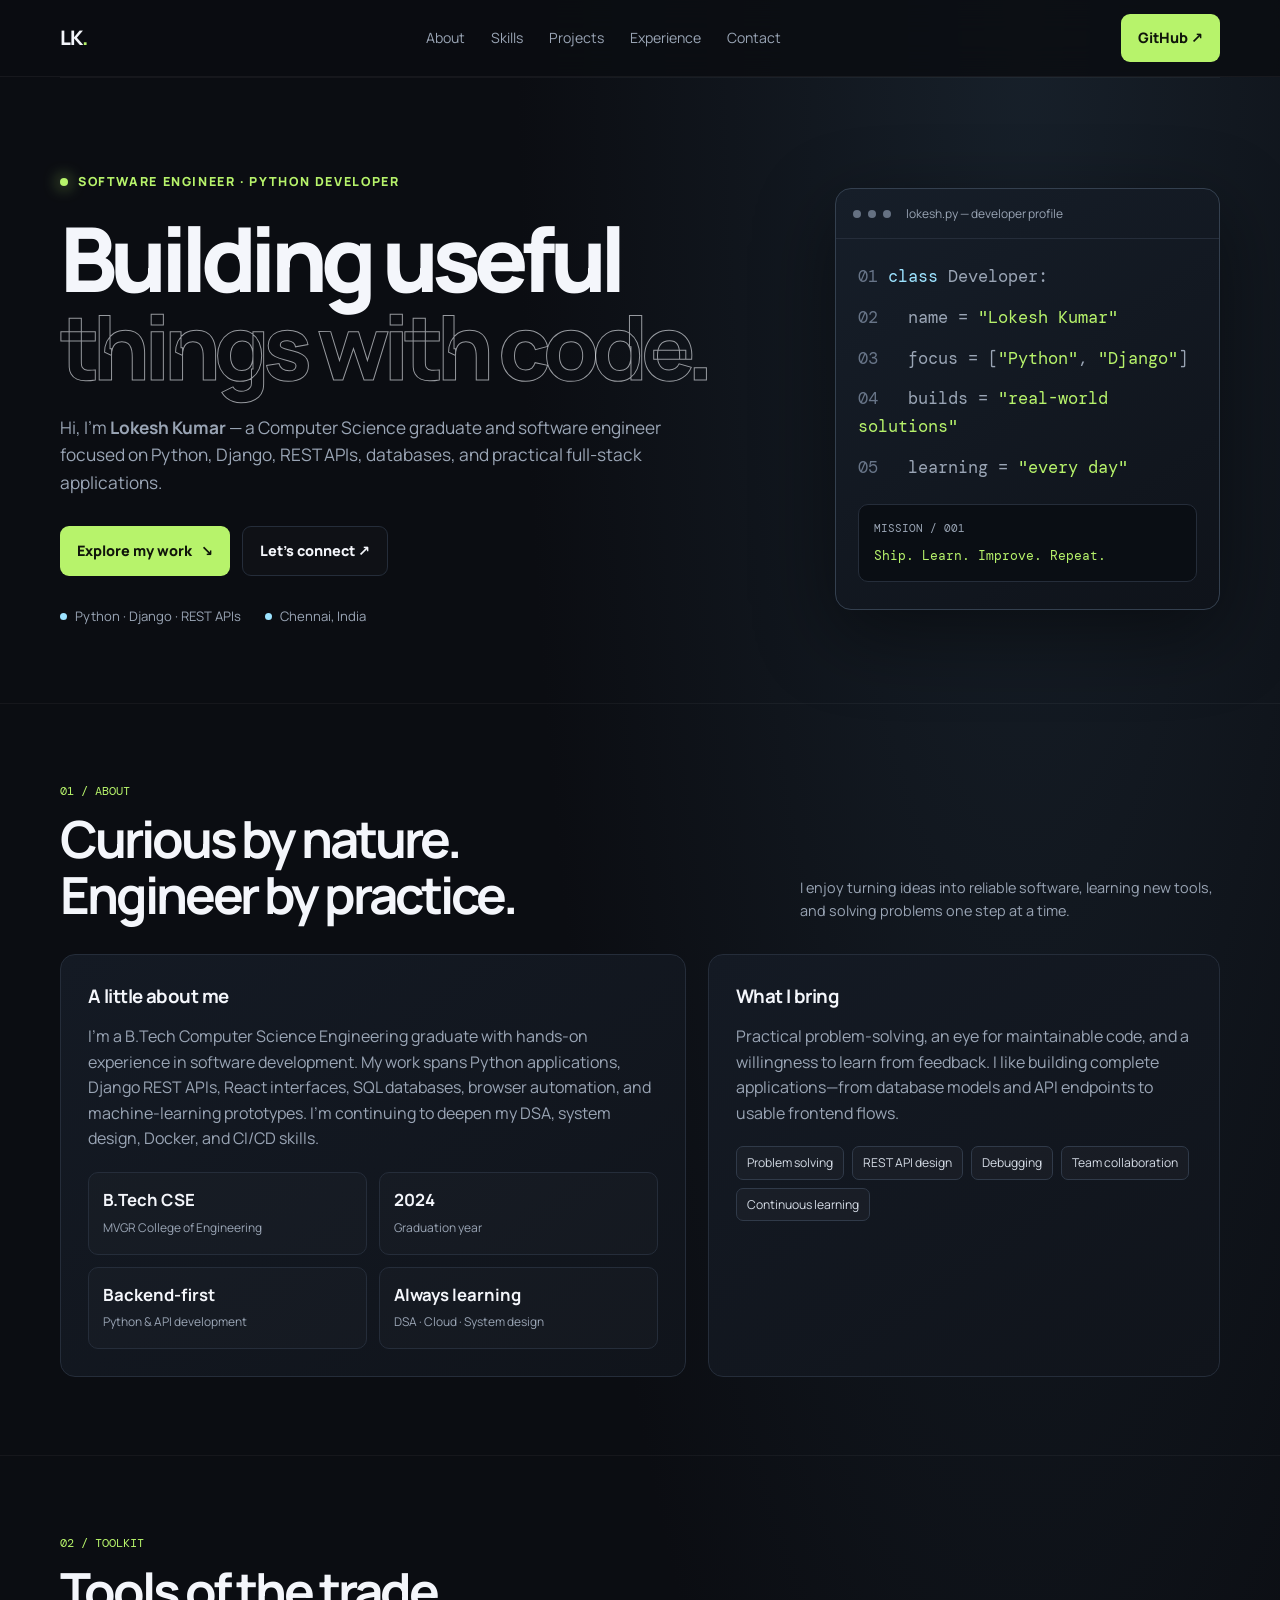
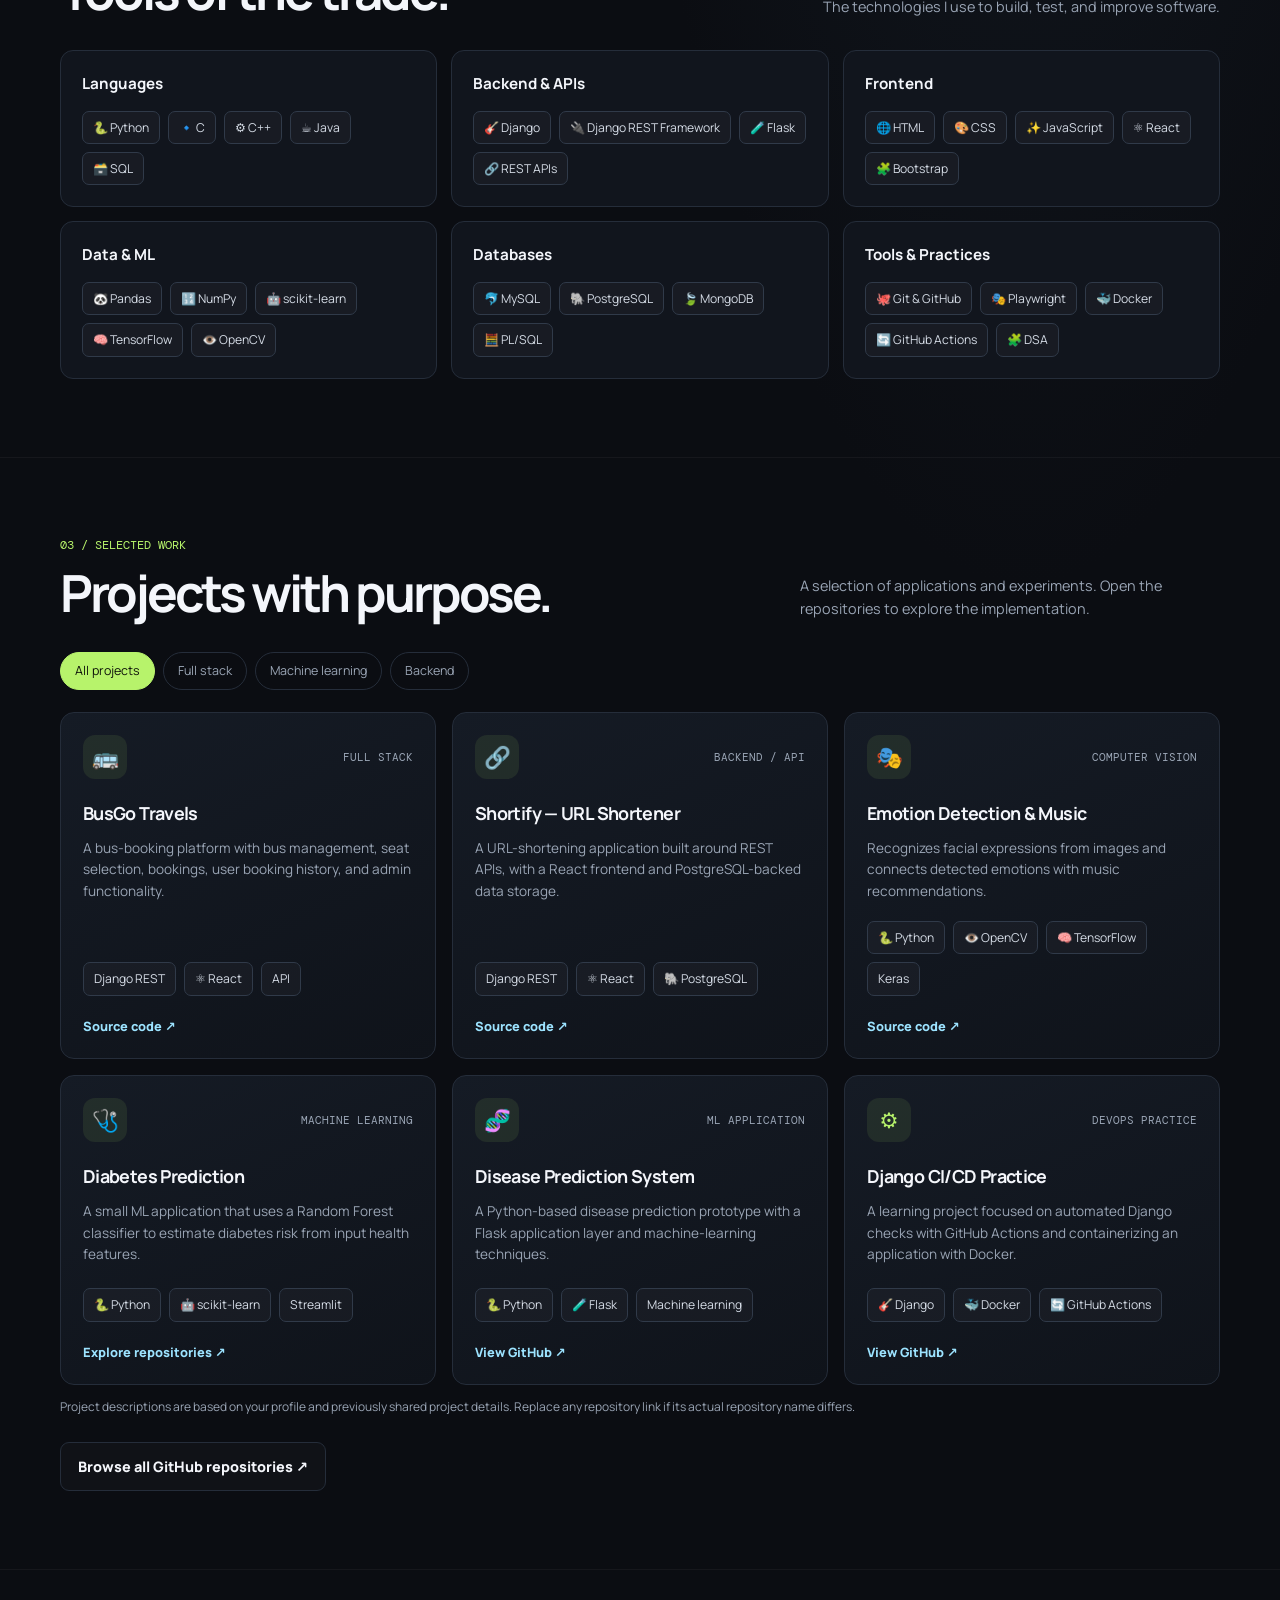
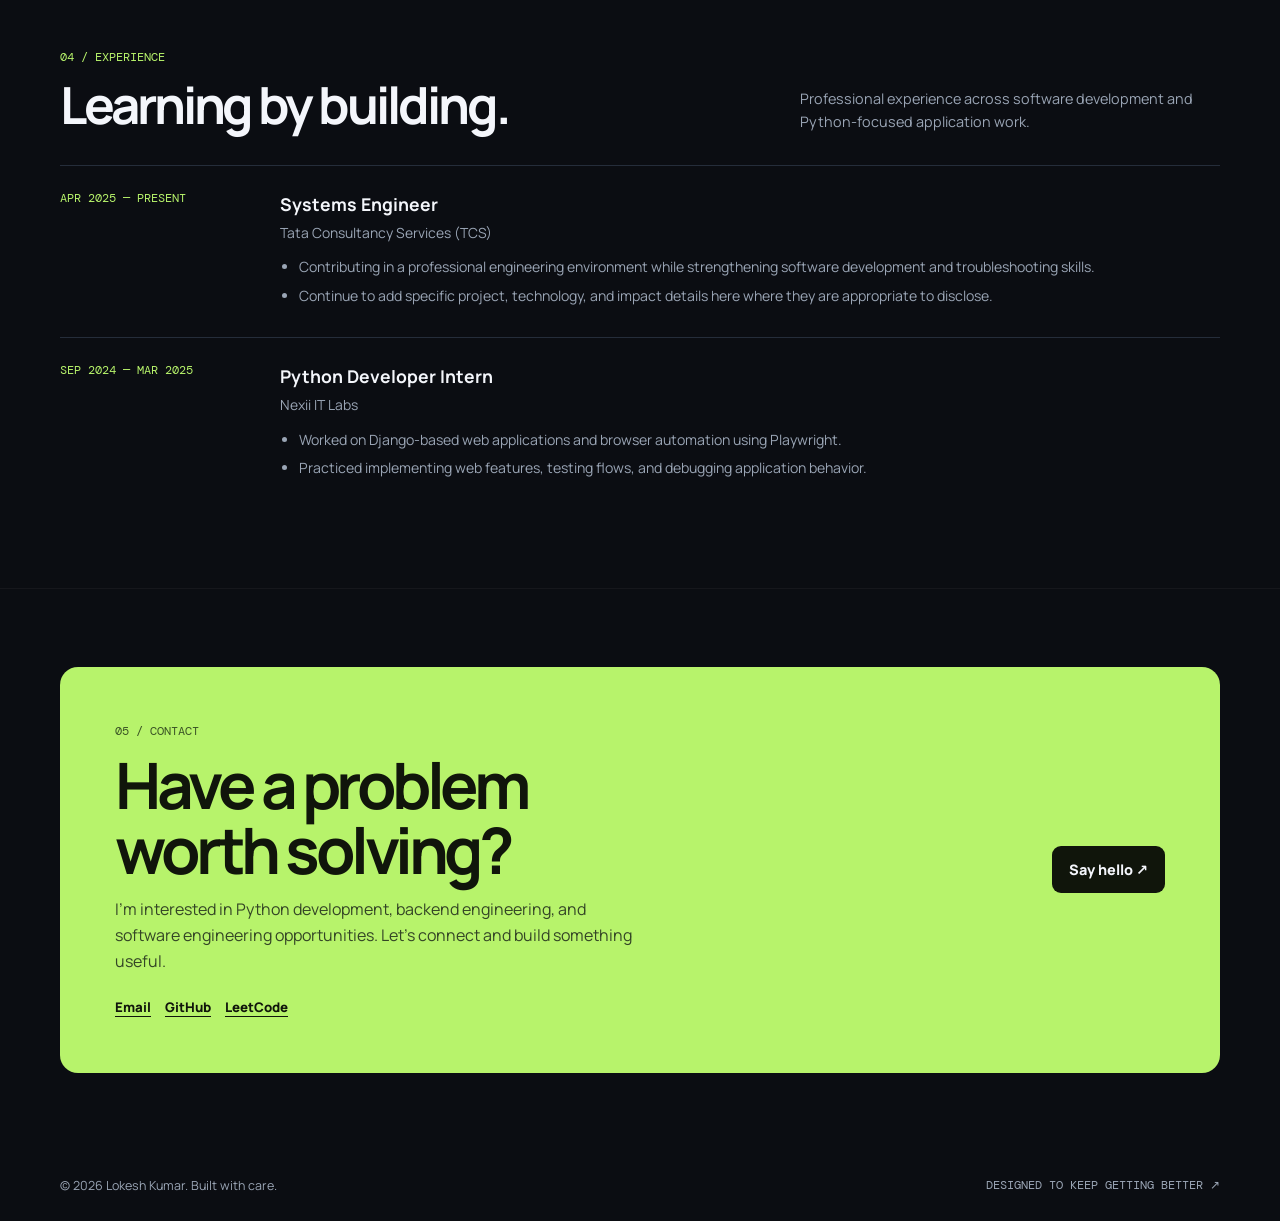
==== index.html @ 383bcc22 "Add index.html" ====
<!DOCTYPE html>
<html lang="en">
<head>
<meta charset="UTF-8">
<meta name="viewport" content="width=device-width, initial-scale=1.0">
<meta name="theme-color" content="#0b0d12">
<meta name="description" content="Lokesh Kumar — Python Developer and Software Engineer. Projects in Django, REST APIs, React, machine learning, and CI/CD.">
<title>Lokesh Kumar | Software Engineer</title>
<link rel="preconnect" href="https://fonts.googleapis.com">
<link rel="preconnect" href="https://fonts.gstatic.com" crossorigin>
<link href="https://fonts.googleapis.com/css2?family=DM+Mono:wght@400;500&family=Manrope:wght@400;500;600;700;800&display=swap" rel="stylesheet">
<style>
:root{--bg:#0b0d12;--panel:#11151d;--panel2:#151b25;--text:#f4f6fb;--muted:#9aa5b5;--line:#252d3a;--accent:#b7f36b;--accent2:#9ce3ff;--max:1160px}
*{box-sizing:border-box}html{scroll-behavior:smooth;scroll-padding-top:90px}body{margin:0;background:radial-gradient(ellipse at 80% 0%,#17202a 0,transparent 35%),var(--bg);color:var(--text);font-family:Manrope,system-ui,sans-serif;line-height:1.6}a{color:inherit;text-decoration:none}button{font:inherit}.wrap{width:min(var(--max),calc(100% - 40px));margin:auto}.mono{font-family:"DM Mono",monospace}.topbar{position:sticky;top:0;z-index:20;background:#0b0d12dd;backdrop-filter:blur(16px);border-bottom:1px solid #ffffff0d}.nav{height:76px;display:flex;align-items:center;justify-content:space-between}.brand{font-weight:800;letter-spacing:-.06em;font-size:1.25rem}.brand span{color:var(--accent)}.navlinks{display:flex;align-items:center;gap:26px;color:var(--muted);font-size:.88rem}.navlinks a:hover{color:var(--accent)}.nav-cta,.btn{display:inline-flex;align-items:center;justify-content:center;gap:9px;border-radius:9px;padding:12px 17px;font-weight:800;font-size:.9rem;transition:.2s}.nav-cta,.btn.primary{background:var(--accent);color:#10150b}.btn.secondary{border:1px solid var(--line);background:#ffffff05;color:var(--text)}.btn:hover,.nav-cta:hover{transform:translateY(-2px);filter:brightness(1.06)}.menu{display:none;background:none;color:var(--text);border:1px solid var(--line);border-radius:8px;padding:8px 11px}.hero{padding:94px 0 76px;display:grid;grid-template-columns:1.3fr .7fr;gap:60px;align-items:center}.eyebrow{color:var(--accent);font-size:.78rem;letter-spacing:.13em;text-transform:uppercase;font-weight:800;display:flex;align-items:center;gap:10px}.dot{height:8px;width:8px;border-radius:50%;background:var(--accent);box-shadow:0 0 16px var(--accent)}h1{font-size:clamp(3.2rem,7vw,6.3rem);line-height:.98;letter-spacing:-.075em;margin:22px 0 24px;font-weight:800}h1 .outline{color:transparent;-webkit-text-stroke:1px #f4f6fb99}.hero p{color:var(--muted);font-size:1.08rem;max-width:650px}.hero-actions{display:flex;gap:12px;flex-wrap:wrap;margin:30px 0}.meta{display:flex;gap:24px;flex-wrap:wrap;color:var(--muted);font-size:.82rem}.meta span{display:flex;align-items:center;gap:8px}.meta i{width:7px;height:7px;background:var(--accent2);border-radius:50%;display:inline-block}.terminal{background:linear-gradient(145deg,#161e29,#0f131a);border:1px solid #34404f;border-radius:16px;box-shadow:0 24px 80px #0007;overflow:hidden;transform:rotate(1deg)}.term-head{display:flex;align-items:center;gap:7px;padding:15px 17px;border-bottom:1px solid var(--line);color:var(--muted);font-size:.75rem}.term-dot{width:8px;height:8px;border-radius:50%;background:#657182}.term-body{padding:24px 22px 27px;font-family:"DM Mono",monospace;font-size:.82rem}.term-line{margin:0 0 13px;color:#c4cfde}.term-line .green{color:var(--accent)}.term-line .blue{color:var(--accent2)}.term-line .dim{color:#687588}.code-card{margin-top:23px;border:1px solid var(--line);background:#0a0e14;border-radius:10px;padding:15px}.code-card div{color:var(--muted);font-size:.7rem;margin-bottom:7px}.code-card strong{font-weight:400;color:var(--accent)}section{padding:78px 0;border-top:1px solid #ffffff0b}.section-head{display:flex;align-items:end;justify-content:space-between;gap:20px;margin-bottom:32px}.kicker{color:var(--accent);font-family:"DM Mono",monospace;font-size:.78rem}.section-head h2{font-size:clamp(2rem,4vw,3.25rem);letter-spacing:-.06em;line-height:1.1;margin:8px 0 0}.section-head p{color:var(--muted);max-width:420px;margin:0;font-size:.9rem}.about-grid{display:grid;grid-template-columns:1.1fr .9fr;gap:22px}.panel{background:linear-gradient(145deg,#141a24,#10141b);border:1px solid var(--line);border-radius:15px;padding:27px}.panel h3{margin:0 0 12px;letter-spacing:-.03em}.panel p{color:var(--muted);margin:0}.facts{display:grid;grid-template-columns:1fr 1fr;gap:12px;margin-top:20px}.fact{background:#ffffff04;border:1px solid var(--line);border-radius:10px;padding:14px}.fact strong{display:block;font-size:1.05rem}.fact span{font-size:.75rem;color:var(--muted)}.skill-groups{display:grid;grid-template-columns:repeat(3,1fr);gap:14px}.skill-group{background:var(--panel);border:1px solid var(--line);padding:21px;border-radius:13px}.skill-group h3{font-size:.95rem;margin:0 0 14px}.chips{display:flex;gap:8px;flex-wrap:wrap}.chip{font-size:.76rem;color:#d5dce6;background:#ffffff07;border:1px solid #303a49;padding:6px 10px;border-radius:7px}.project-tools{display:flex;gap:8px;flex-wrap:wrap;margin-bottom:22px}.filter{border:1px solid var(--line);background:transparent;color:var(--muted);border-radius:99px;padding:8px 14px;font-size:.78rem;cursor:pointer}.filter.active,.filter:hover{background:var(--accent);border-color:var(--accent);color:#10150b}.projects{display:grid;grid-template-columns:repeat(3,1fr);gap:16px}.project{display:flex;flex-direction:column;min-height:310px;background:linear-gradient(155deg,#151b25,#0f131a);border:1px solid var(--line);border-radius:14px;padding:22px;transition:.25s}.project:hover{transform:translateY(-5px);border-color:#718b56}.project-top{display:flex;align-items:center;justify-content:space-between;margin-bottom:20px}.project-icon{width:44px;height:44px;border-radius:12px;display:grid;place-items:center;background:#b7f36b16;color:var(--accent);font-size:1.35rem}.project-type{font: .68rem "DM Mono",monospace;color:var(--muted)}.project h3{margin:0 0 10px;font-size:1.12rem;letter-spacing:-.035em}.project p{color:var(--muted);font-size:.85rem;margin:0 0 18px}.project .chips{margin-top:auto;margin-bottom:20px}.project-links{display:flex;gap:16px;font-size:.8rem;font-weight:800}.project-links a{color:var(--accent2)}.project-links a:hover{color:var(--accent)}.experience{display:grid;grid-template-columns:190px 1fr;gap:30px;padding:24px 0;border-top:1px solid var(--line)}.experience:first-of-type{border-top:0}.date{font: .75rem "DM Mono",monospace;color:var(--accent)}.experience h3{margin:0;font-size:1.1rem}.experience .company{color:var(--muted);font-size:.87rem;margin:4px 0 12px}.experience ul{margin:0;padding-left:19px;color:var(--muted);font-size:.88rem}.experience li{margin:6px 0}.contact-card{background:var(--accent);color:#10150b;border-radius:18px;padding:clamp(28px,5vw,55px);display:grid;grid-template-columns:1fr auto;gap:30px;align-items:center}.contact-card .kicker{color:#3b5425}.contact-card h2{font-size:clamp(2.2rem,5vw,4rem);letter-spacing:-.07em;line-height:1.03;margin:10px 0 14px}.contact-card p{max-width:520px;color:#344526;margin:0}.contact-card .btn{background:#10150b;color:#f4f6fb}.contact-links{display:flex;gap:14px;flex-wrap:wrap;margin-top:23px;font-size:.83rem;font-weight:800}.contact-links a{text-decoration:underline;text-underline-offset:4px}.footer{padding:25px 0;color:var(--muted);font-size:.78rem}.footer-inner{display:flex;justify-content:space-between;gap:18px;flex-wrap:wrap}.hidden{display:none!important}.status{font-size:.75rem;color:var(--muted);margin-top:12px}.reveal{animation:rise .6s ease both}@keyframes rise{from{opacity:0;transform:translateY(16px)}to{opacity:1;transform:translateY(0)}}@media(max-width:900px){.hero{grid-template-columns:1fr;gap:35px;padding-top:65px}.terminal{max-width:600px}.about-grid{grid-template-columns:1fr}.skill-groups{grid-template-columns:repeat(2,1fr)}.projects{grid-template-columns:repeat(2,1fr)}.section-head{align-items:start;flex-direction:column}.contact-card{grid-template-columns:1fr}.experience{grid-template-columns:145px 1fr}}@media(max-width:600px){.wrap{width:min(100% - 28px,var(--max))}.nav{height:66px}.menu{display:block}.navlinks{display:none;position:absolute;top:65px;left:0;right:0;background:#0b0d12;border-bottom:1px solid var(--line);padding:18px 22px;flex-direction:column;align-items:flex-start;gap:18px}.navlinks.open{display:flex}.nav-cta{display:none}.hero{padding:55px 0}.hero p{font-size:1rem}section{padding:58px 0}.skill-groups,.projects{grid-template-columns:1fr}.experience{grid-template-columns:1fr;gap:8px}.facts{grid-template-columns:1fr 1fr}.term-body{font-size:.72rem;padding:19px 14px}.project{min-height:280px}}
</style>
</head>
<body>
<header class="topbar">
  <div class="wrap nav">
    <a class="brand" href="#home">LK<span>.</span></a>
    <button class="menu" id="menu" aria-label="Open navigation">☰</button>
    <nav class="navlinks" id="navlinks">
      <a href="#about">About</a><a href="#skills">Skills</a><a href="#projects">Projects</a><a href="#experience">Experience</a><a href="#contact">Contact</a>
    </nav>
    <a class="nav-cta" href="https://github.com/lokeshkumara2106" target="_blank" rel="noreferrer">GitHub ↗</a>
  </div>
</header>
<main>
<section class="wrap hero" id="home">
  <div class="reveal">
    <div class="eyebrow"><span class="dot"></span> Software Engineer · Python Developer</div>
    <h1>Building useful<br><span class="outline">things with code.</span></h1>
    <p>Hi, I'm <strong>Lokesh Kumar</strong> — a Computer Science graduate and software engineer focused on Python, Django, REST APIs, databases, and practical full-stack applications.</p>
    <div class="hero-actions"><a class="btn primary" href="#projects">Explore my work <span>↘</span></a><a class="btn secondary" href="#contact">Let's connect ↗</a></div>
    <div class="meta"><span><i></i> Python · Django · REST APIs</span><span><i></i> Chennai, India</span></div>
  </div>
  <div class="terminal reveal" aria-label="Code terminal illustration">
    <div class="term-head"><span class="term-dot"></span><span class="term-dot"></span><span class="term-dot"></span><span style="margin-left:8px">lokesh.py — developer profile</span></div>
    <div class="term-body">
      <p class="term-line"><span class="dim">01</span> <span class="blue">class</span> Developer:</p>
      <p class="term-line"><span class="dim">02</span> &nbsp;&nbsp;name = <span class="green">"Lokesh Kumar"</span></p>
      <p class="term-line"><span class="dim">03</span> &nbsp;&nbsp;focus = [<span class="green">"Python"</span>, <span class="green">"Django"</span>]</p>
      <p class="term-line"><span class="dim">04</span> &nbsp;&nbsp;builds = <span class="green">"real-world solutions"</span></p>
      <p class="term-line"><span class="dim">05</span> &nbsp;&nbsp;learning = <span class="green">"every day"</span></p>
      <div class="code-card"><div>MISSION / 001</div><strong>Ship. Learn. Improve. Repeat.</strong></div>
    </div>
  </div>
</section>
<section id="about">
  <div class="wrap">
    <div class="section-head"><div><div class="kicker">01 / ABOUT</div><h2>Curious by nature.<br>Engineer by practice.</h2></div><p>I enjoy turning ideas into reliable software, learning new tools, and solving problems one step at a time.</p></div>
    <div class="about-grid">
      <article class="panel"><h3>A little about me</h3><p>I’m a B.Tech Computer Science Engineering graduate with hands-on experience in software development. My work spans Python applications, Django REST APIs, React interfaces, SQL databases, browser automation, and machine-learning prototypes. I’m continuing to deepen my DSA, system design, Docker, and CI/CD skills.</p><div class="facts"><div class="fact"><strong>B.Tech CSE</strong><span>MVGR College of Engineering</span></div><div class="fact"><strong>2024</strong><span>Graduation year</span></div><div class="fact"><strong>Backend-first</strong><span>Python & API development</span></div><div class="fact"><strong>Always learning</strong><span>DSA · Cloud · System design</span></div></div></article>
      <article class="panel"><h3>What I bring</h3><p>Practical problem-solving, an eye for maintainable code, and a willingness to learn from feedback. I like building complete applications—from database models and API endpoints to usable frontend flows.</p><div class="chips" style="margin-top:20px"><span class="chip">Problem solving</span><span class="chip">REST API design</span><span class="chip">Debugging</span><span class="chip">Team collaboration</span><span class="chip">Continuous learning</span></div></article>
    </div>
  </div>
</section>
<section id="skills">
  <div class="wrap">
    <div class="section-head"><div><div class="kicker">02 / TOOLKIT</div><h2>Tools of the trade.</h2></div><p>The technologies I use to build, test, and improve software.</p></div>
    <div class="skill-groups">
      <div class="skill-group"><h3>Languages</h3><div class="chips"><span class="chip">🐍 Python</span><span class="chip">🔹 C</span><span class="chip">⚙️ C++</span><span class="chip">☕ Java</span><span class="chip">🗃️ SQL</span></div></div>
      <div class="skill-group"><h3>Backend & APIs</h3><div class="chips"><span class="chip">🎸 Django</span><span class="chip">🔌 Django REST Framework</span><span class="chip">🧪 Flask</span><span class="chip">🔗 REST APIs</span></div></div>
      <div class="skill-group"><h3>Frontend</h3><div class="chips"><span class="chip">🌐 HTML</span><span class="chip">🎨 CSS</span><span class="chip">✨ JavaScript</span><span class="chip">⚛️ React</span><span class="chip">🧩 Bootstrap</span></div></div>
      <div class="skill-group"><h3>Data & ML</h3><div class="chips"><span class="chip">🐼 Pandas</span><span class="chip">🔢 NumPy</span><span class="chip">🤖 scikit-learn</span><span class="chip">🧠 TensorFlow</span><span class="chip">👁️ OpenCV</span></div></div>
      <div class="skill-group"><h3>Databases</h3><div class="chips"><span class="chip">🐬 MySQL</span><span class="chip">🐘 PostgreSQL</span><span class="chip">🍃 MongoDB</span><span class="chip">🧮 PL/SQL</span></div></div>
      <div class="skill-group"><h3>Tools & Practices</h3><div class="chips"><span class="chip">🐙 Git & GitHub</span><span class="chip">🎭 Playwright</span><span class="chip">🐳 Docker</span><span class="chip">🔄 GitHub Actions</span><span class="chip">🧩 DSA</span></div></div>
    </div>
  </div>
</section>
<section id="projects">
  <div class="wrap">
    <div class="section-head"><div><div class="kicker">03 / SELECTED WORK</div><h2>Projects with purpose.</h2></div><p>A selection of applications and experiments. Open the repositories to explore the implementation.</p></div>
    <div class="project-tools" id="filters"><button class="filter active" data-filter="all">All projects</button><button class="filter" data-filter="fullstack">Full stack</button><button class="filter" data-filter="ml">Machine learning</button><button class="filter" data-filter="backend">Backend</button></div>
    <div class="projects">
      <article class="project" data-category="fullstack"><div class="project-top"><div class="project-icon">🚌</div><span class="project-type">FULL STACK</span></div><h3>BusGo Travels</h3><p>A bus-booking platform with bus management, seat selection, bookings, user booking history, and admin functionality.</p><div class="chips"><span class="chip">Django REST</span><span class="chip">⚛️ React</span><span class="chip">API</span></div><div class="project-links"><a href="https://github.com/lokeshkumara2106/BusGo-Travels" target="_blank" rel="noreferrer">Source code ↗</a></div></article>
      <article class="project" data-category="backend"><div class="project-top"><div class="project-icon">🔗</div><span class="project-type">BACKEND / API</span></div><h3>Shortify — URL Shortener</h3><p>A URL-shortening application built around REST APIs, with a React frontend and PostgreSQL-backed data storage.</p><div class="chips"><span class="chip">Django REST</span><span class="chip">⚛️ React</span><span class="chip">🐘 PostgreSQL</span></div><div class="project-links"><a href="https://github.com/lokeshkumara2106/Shortify" target="_blank" rel="noreferrer">Source code ↗</a></div></article>
      <article class="project" data-category="ml"><div class="project-top"><div class="project-icon">🎭</div><span class="project-type">COMPUTER VISION</span></div><h3>Emotion Detection & Music</h3><p>Recognizes facial expressions from images and connects detected emotions with music recommendations.</p><div class="chips"><span class="chip">🐍 Python</span><span class="chip">👁️ OpenCV</span><span class="chip">🧠 TensorFlow</span><span class="chip">Keras</span></div><div class="project-links"><a href="https://github.com/lokeshkumara2106/emotion-detection-music-recommendation" target="_blank" rel="noreferrer">Source code ↗</a></div></article>
      <article class="project" data-category="ml"><div class="project-top"><div class="project-icon">🩺</div><span class="project-type">MACHINE LEARNING</span></div><h3>Diabetes Prediction</h3><p>A small ML application that uses a Random Forest classifier to estimate diabetes risk from input health features.</p><div class="chips"><span class="chip">🐍 Python</span><span class="chip">🤖 scikit-learn</span><span class="chip">Streamlit</span></div><div class="project-links"><a href="https://github.com/lokeshkumara2106/Disease-Prediction-System" target="_blank" rel="noreferrer">Explore repositories ↗</a></div></article>
      <article class="project" data-category="ml"><div class="project-top"><div class="project-icon">🧬</div><span class="project-type">ML APPLICATION</span></div><h3>Disease Prediction System</h3><p>A Python-based disease prediction prototype with a Flask application layer and machine-learning techniques.</p><div class="chips"><span class="chip">🐍 Python</span><span class="chip">🧪 Flask</span><span class="chip">Machine learning</span></div><div class="project-links"><a href="https://github.com/lokeshkumara2106" target="_blank" rel="noreferrer">View GitHub ↗</a></div></article>
      <article class="project" data-category="backend"><div class="project-top"><div class="project-icon">⚙️</div><span class="project-type">DEVOPS PRACTICE</span></div><h3>Django CI/CD Practice</h3><p>A learning project focused on automated Django checks with GitHub Actions and containerizing an application with Docker.</p><div class="chips"><span class="chip">🎸 Django</span><span class="chip">🐳 Docker</span><span class="chip">🔄 GitHub Actions</span></div><div class="project-links"><a href="https://github.com/lokeshkumara2106" target="_blank" rel="noreferrer">View GitHub ↗</a></div></article>
    </div>
    <p class="status">Project descriptions are based on your profile and previously shared project details. Replace any repository link if its actual repository name differs.</p>
    <div style="margin-top:26px"><a class="btn secondary" href="https://github.com/lokeshkumara2106?tab=repositories" target="_blank" rel="noreferrer">Browse all GitHub repositories ↗</a></div>
  </div>
</section>
<section id="experience">
  <div class="wrap">
    <div class="section-head"><div><div class="kicker">04 / EXPERIENCE</div><h2>Learning by building.</h2></div><p>Professional experience across software development and Python-focused application work.</p></div>
    <div class="experience"><div class="date">APR 2025 — PRESENT</div><div><h3>Systems Engineer</h3><div class="company">Tata Consultancy Services (TCS)</div><ul><li>Contributing in a professional engineering environment while strengthening software development and troubleshooting skills.</li><li>Continue to add specific project, technology, and impact details here where they are appropriate to disclose.</li></ul></div></div>
    <div class="experience"><div class="date">SEP 2024 — MAR 2025</div><div><h3>Python Developer Intern</h3><div class="company">Nexii IT Labs</div><ul><li>Worked on Django-based web applications and browser automation using Playwright.</li><li>Practiced implementing web features, testing flows, and debugging application behavior.</li></ul></div></div>
  </div>
</section>
<section id="contact">
  <div class="wrap">
    <div class="contact-card"><div><div class="kicker">05 / CONTACT</div><h2>Have a problem<br>worth solving?</h2><p>I’m interested in Python development, backend engineering, and software engineering opportunities. Let’s connect and build something useful.</p><div class="contact-links"><a href="mailto:lokeshkumarappalasetti@gmail.com">Email</a><a href="https://github.com/lokeshkumara2106" target="_blank" rel="noreferrer">GitHub</a><a href="https://leetcode.com/u/lokeshkumar_2106/" target="_blank" rel="noreferrer">LeetCode</a></div></div><div><a class="btn" href="mailto:lokeshkumarappalasetti@gmail.com">Say hello ↗</a></div></div>
  </div>
</section>
</main>
<footer class="footer"><div class="wrap footer-inner"><span>© <span id="year"></span> Lokesh Kumar. Built with care.</span><span class="mono">DESIGNED TO KEEP GETTING BETTER ↗</span></div></footer>
<script>
document.getElementById('year').textContent = new Date().getFullYear();
const menu = document.getElementById('menu'), nav = document.getElementById('navlinks');
menu.addEventListener('click', () => nav.classList.toggle('open'));
nav.querySelectorAll('a').forEach(a => a.addEventListener('click', () => nav.classList.remove('open')));
document.querySelectorAll('.filter').forEach(button => button.addEventListener('click', () => {
  document.querySelectorAll('.filter').forEach(b => b.classList.remove('active'));
  button.classList.add('active');
  const filter = button.dataset.filter;
  document.querySelectorAll('.project').forEach(card => card.classList.toggle('hidden', filter !== 'all' && card.dataset.category !== filter));
}));
</script>
</body>
</html>
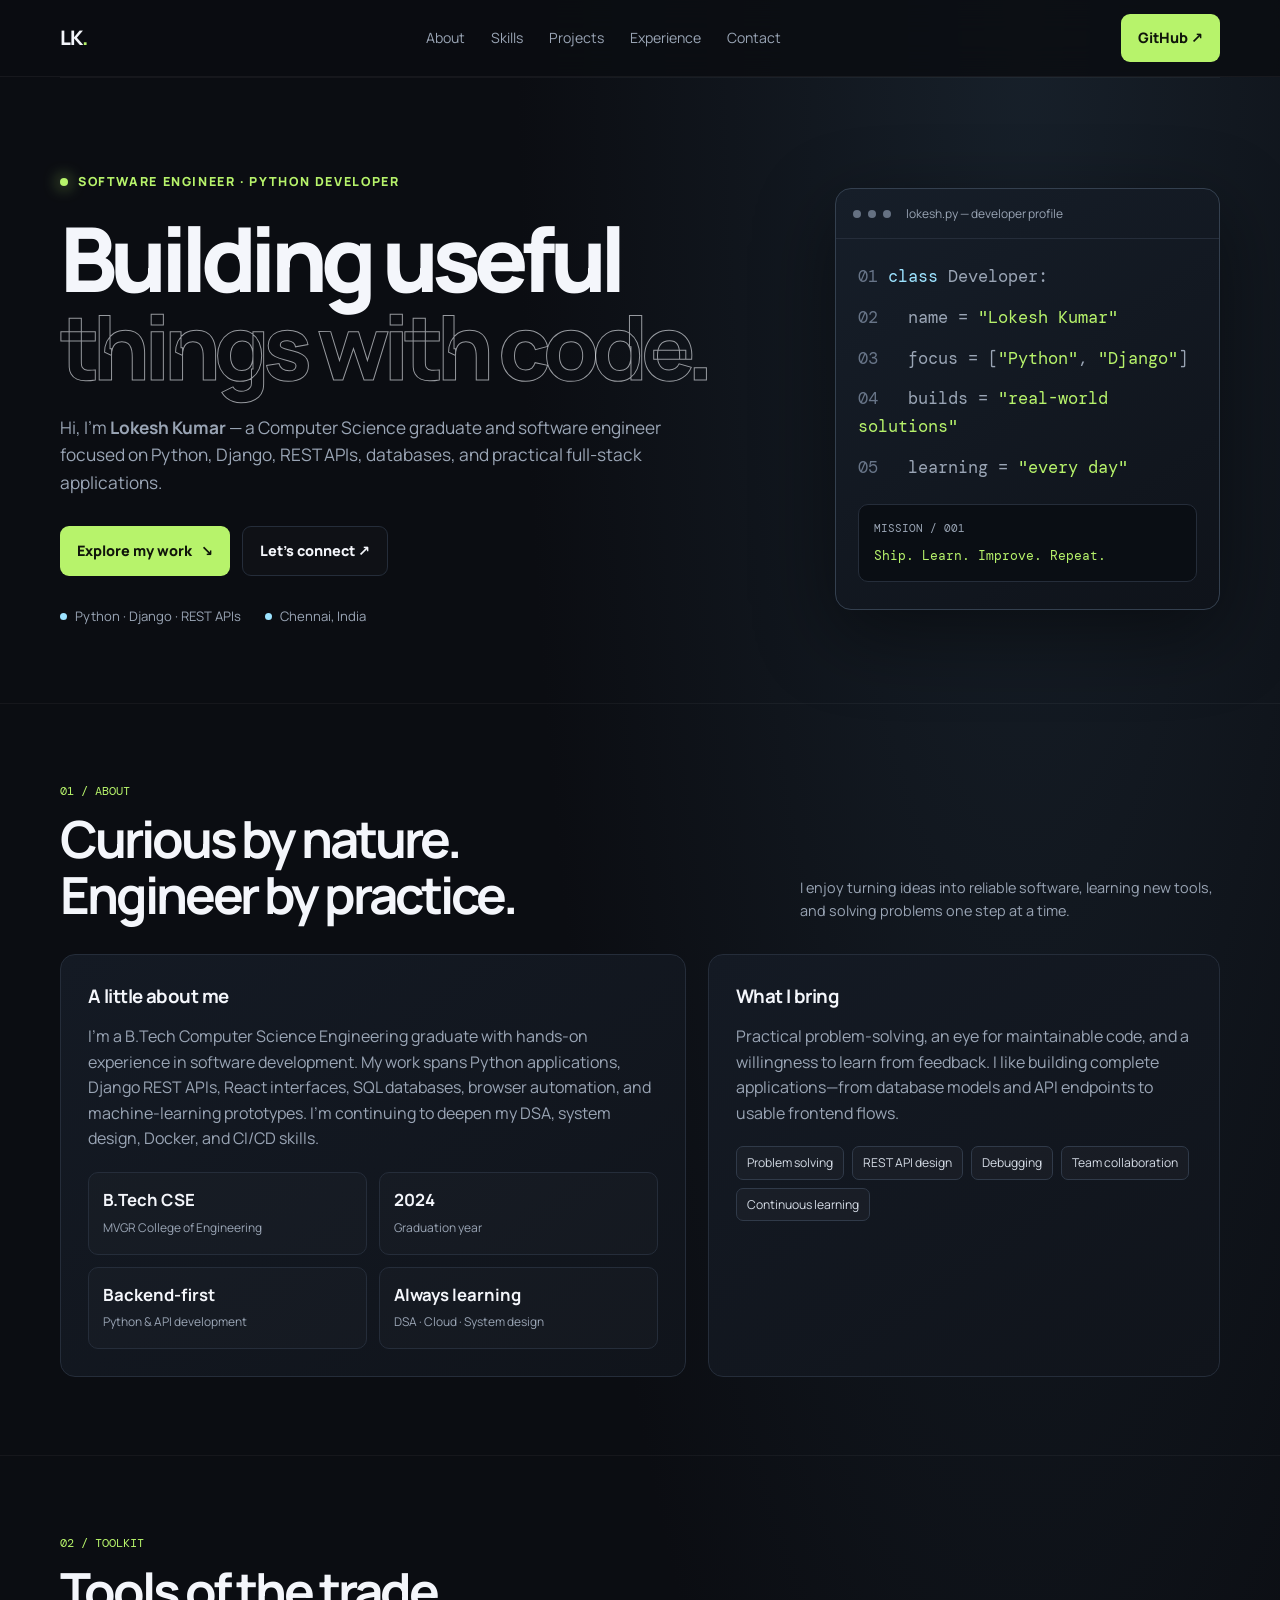
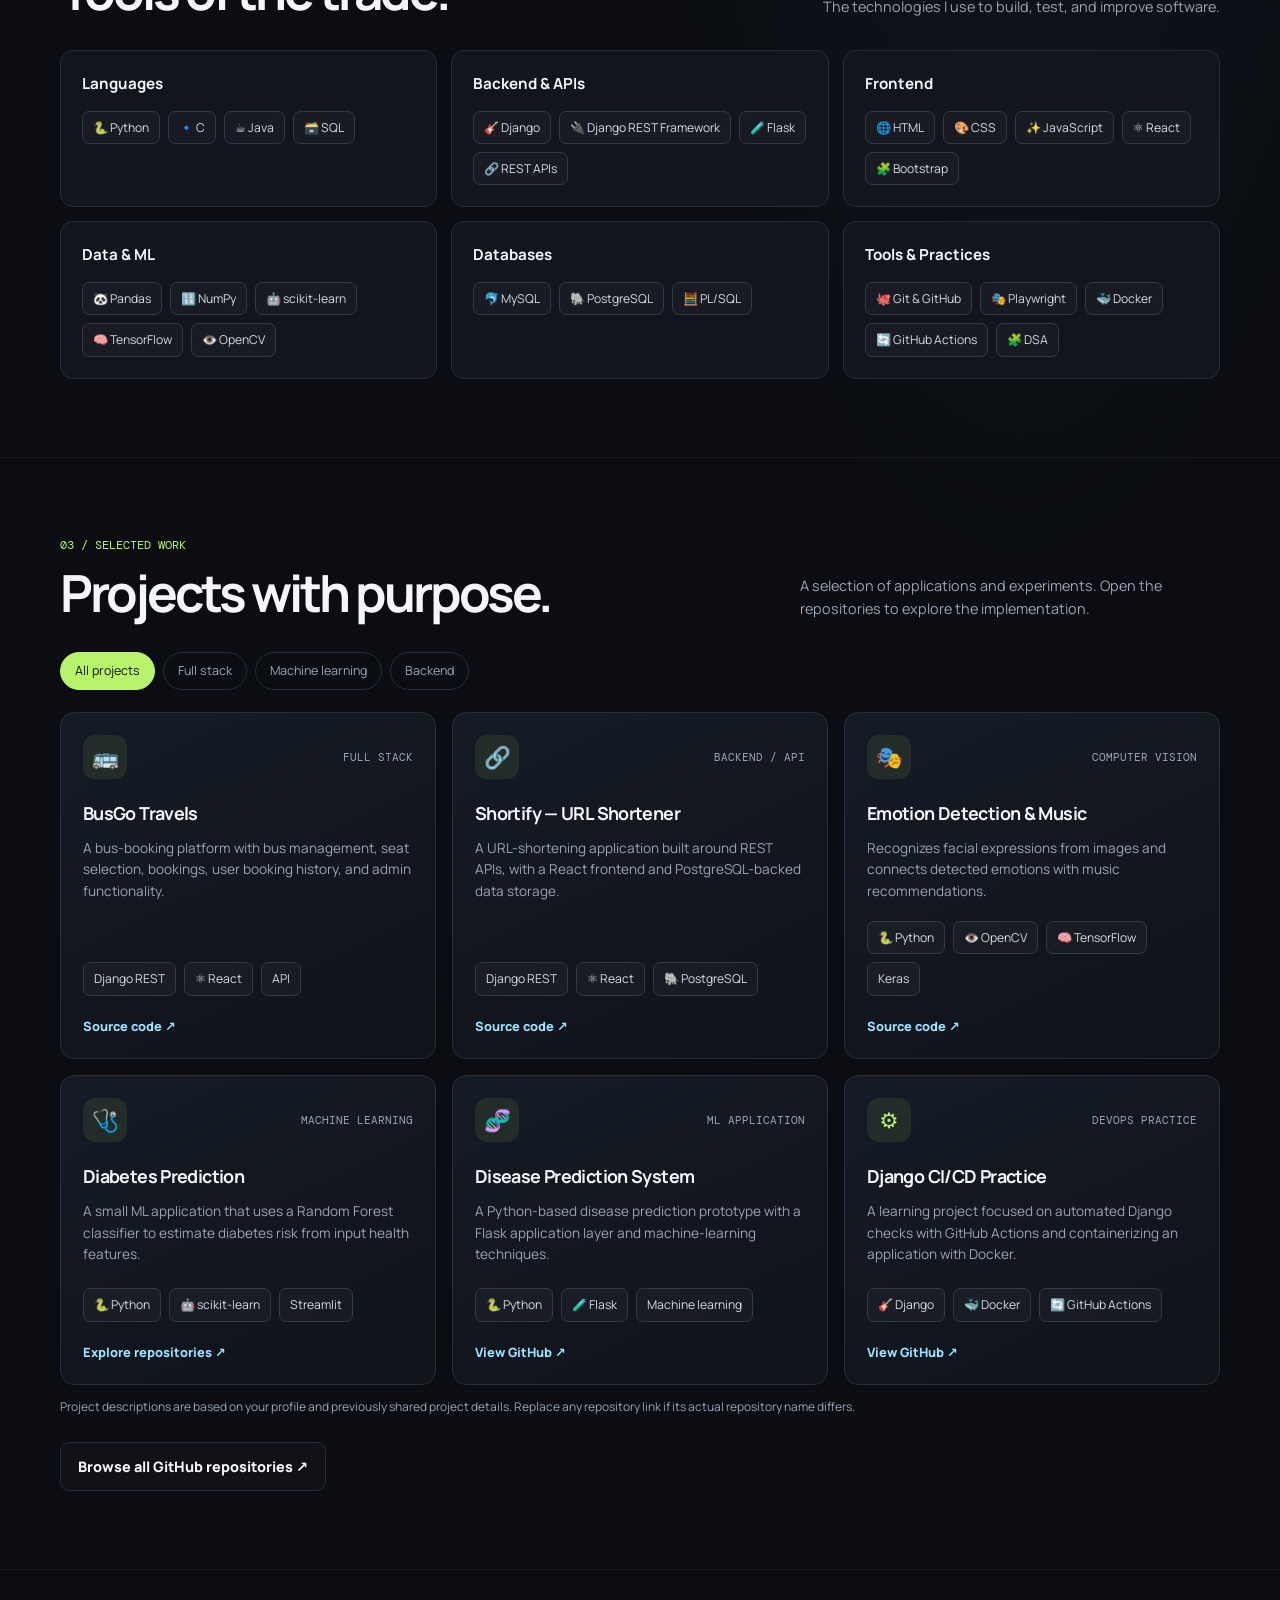
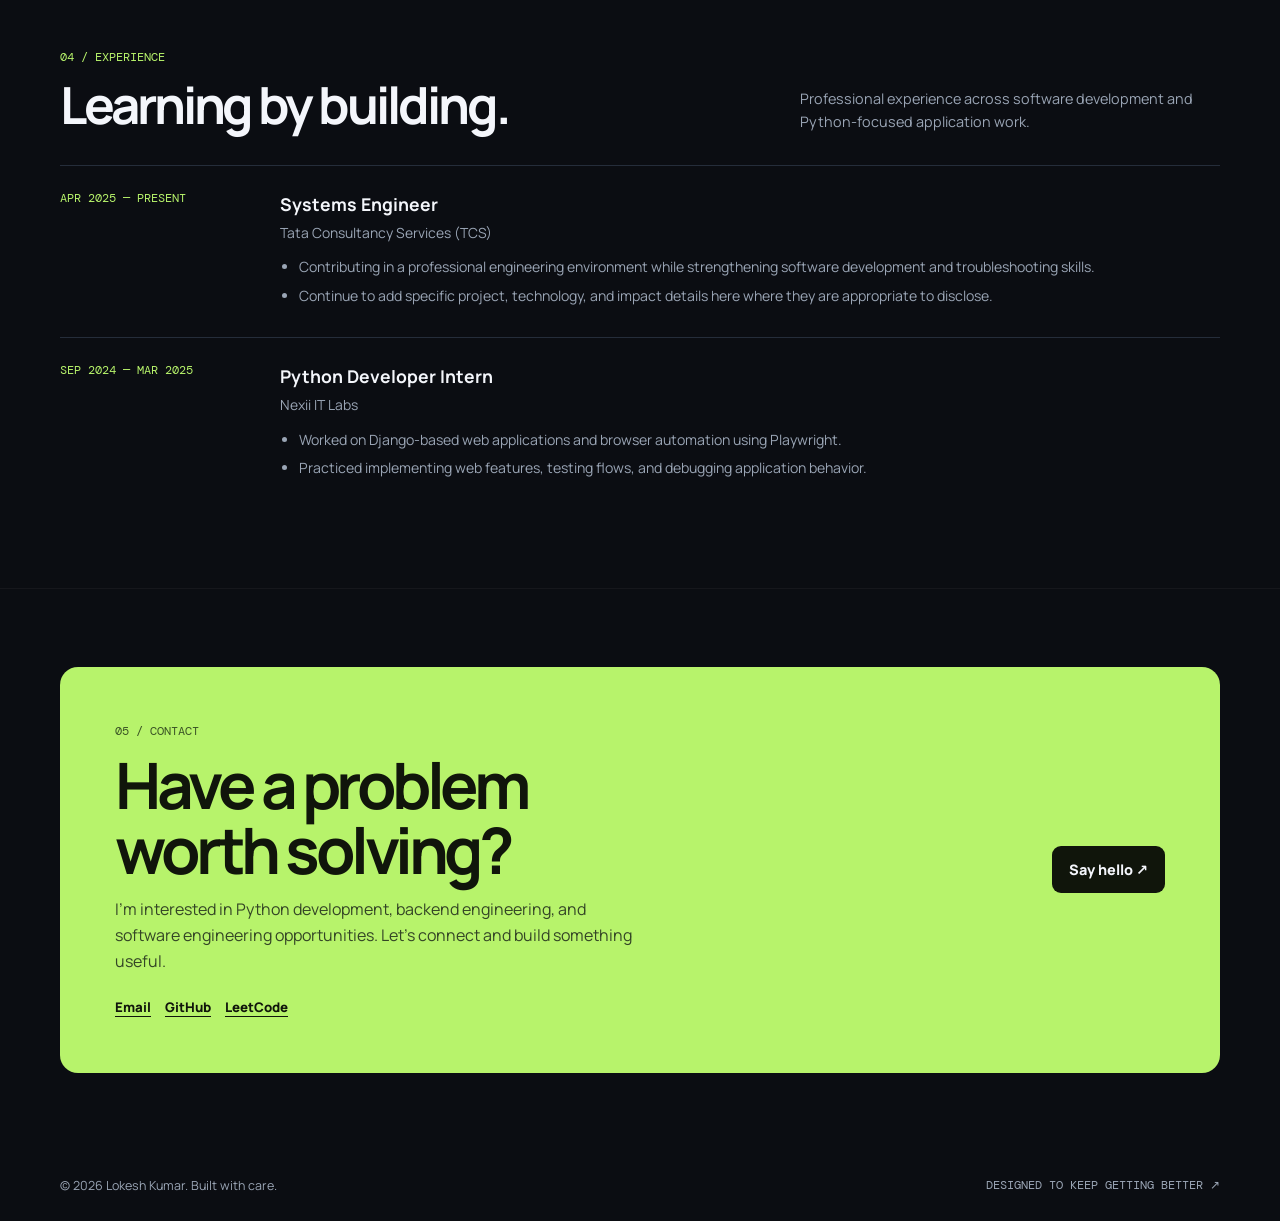
==== commit 1eea5660: "Modified index.html" ====
--- a/index.html
+++ b/index.html
@@ -59,11 +59,11 @@
   <div class="wrap">
     <div class="section-head"><div><div class="kicker">02 / TOOLKIT</div><h2>Tools of the trade.</h2></div><p>The technologies I use to build, test, and improve software.</p></div>
     <div class="skill-groups">
-      <div class="skill-group"><h3>Languages</h3><div class="chips"><span class="chip">🐍 Python</span><span class="chip">🔹 C</span><span class="chip">⚙️ C++</span><span class="chip">☕ Java</span><span class="chip">🗃️ SQL</span></div></div>
+      <div class="skill-group"><h3>Languages</h3><div class="chips"><span class="chip">🐍 Python</span><span class="chip">🔹 C</span><span class="chip">☕ Java</span><span class="chip">🗃️ SQL</span></div></div>
       <div class="skill-group"><h3>Backend & APIs</h3><div class="chips"><span class="chip">🎸 Django</span><span class="chip">🔌 Django REST Framework</span><span class="chip">🧪 Flask</span><span class="chip">🔗 REST APIs</span></div></div>
       <div class="skill-group"><h3>Frontend</h3><div class="chips"><span class="chip">🌐 HTML</span><span class="chip">🎨 CSS</span><span class="chip">✨ JavaScript</span><span class="chip">⚛️ React</span><span class="chip">🧩 Bootstrap</span></div></div>
       <div class="skill-group"><h3>Data & ML</h3><div class="chips"><span class="chip">🐼 Pandas</span><span class="chip">🔢 NumPy</span><span class="chip">🤖 scikit-learn</span><span class="chip">🧠 TensorFlow</span><span class="chip">👁️ OpenCV</span></div></div>
-      <div class="skill-group"><h3>Databases</h3><div class="chips"><span class="chip">🐬 MySQL</span><span class="chip">🐘 PostgreSQL</span><span class="chip">🍃 MongoDB</span><span class="chip">🧮 PL/SQL</span></div></div>
+      <div class="skill-group"><h3>Databases</h3><div class="chips"><span class="chip">🐬 MySQL</span><span class="chip">🐘 PostgreSQL</span><span class="chip">🧮 PL/SQL</span></div></div>
       <div class="skill-group"><h3>Tools & Practices</h3><div class="chips"><span class="chip">🐙 Git & GitHub</span><span class="chip">🎭 Playwright</span><span class="chip">🐳 Docker</span><span class="chip">🔄 GitHub Actions</span><span class="chip">🧩 DSA</span></div></div>
     </div>
   </div>
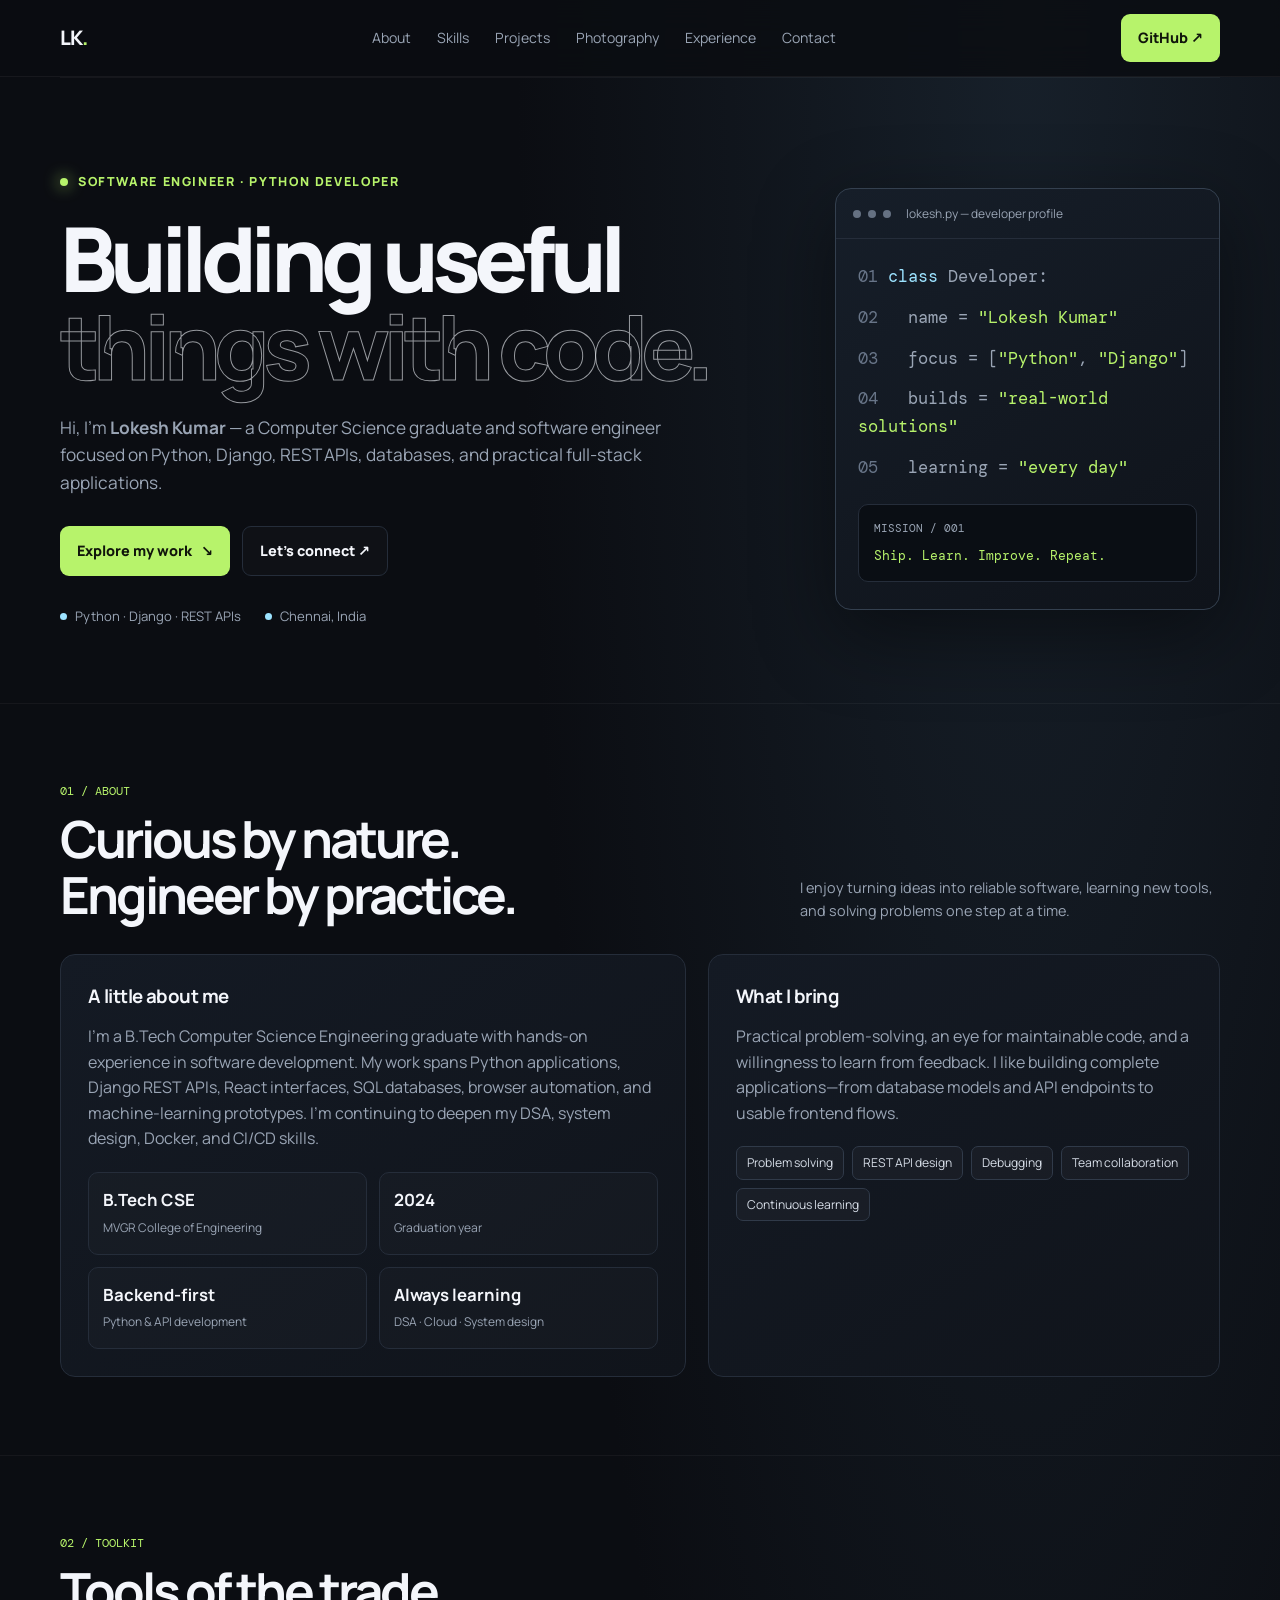
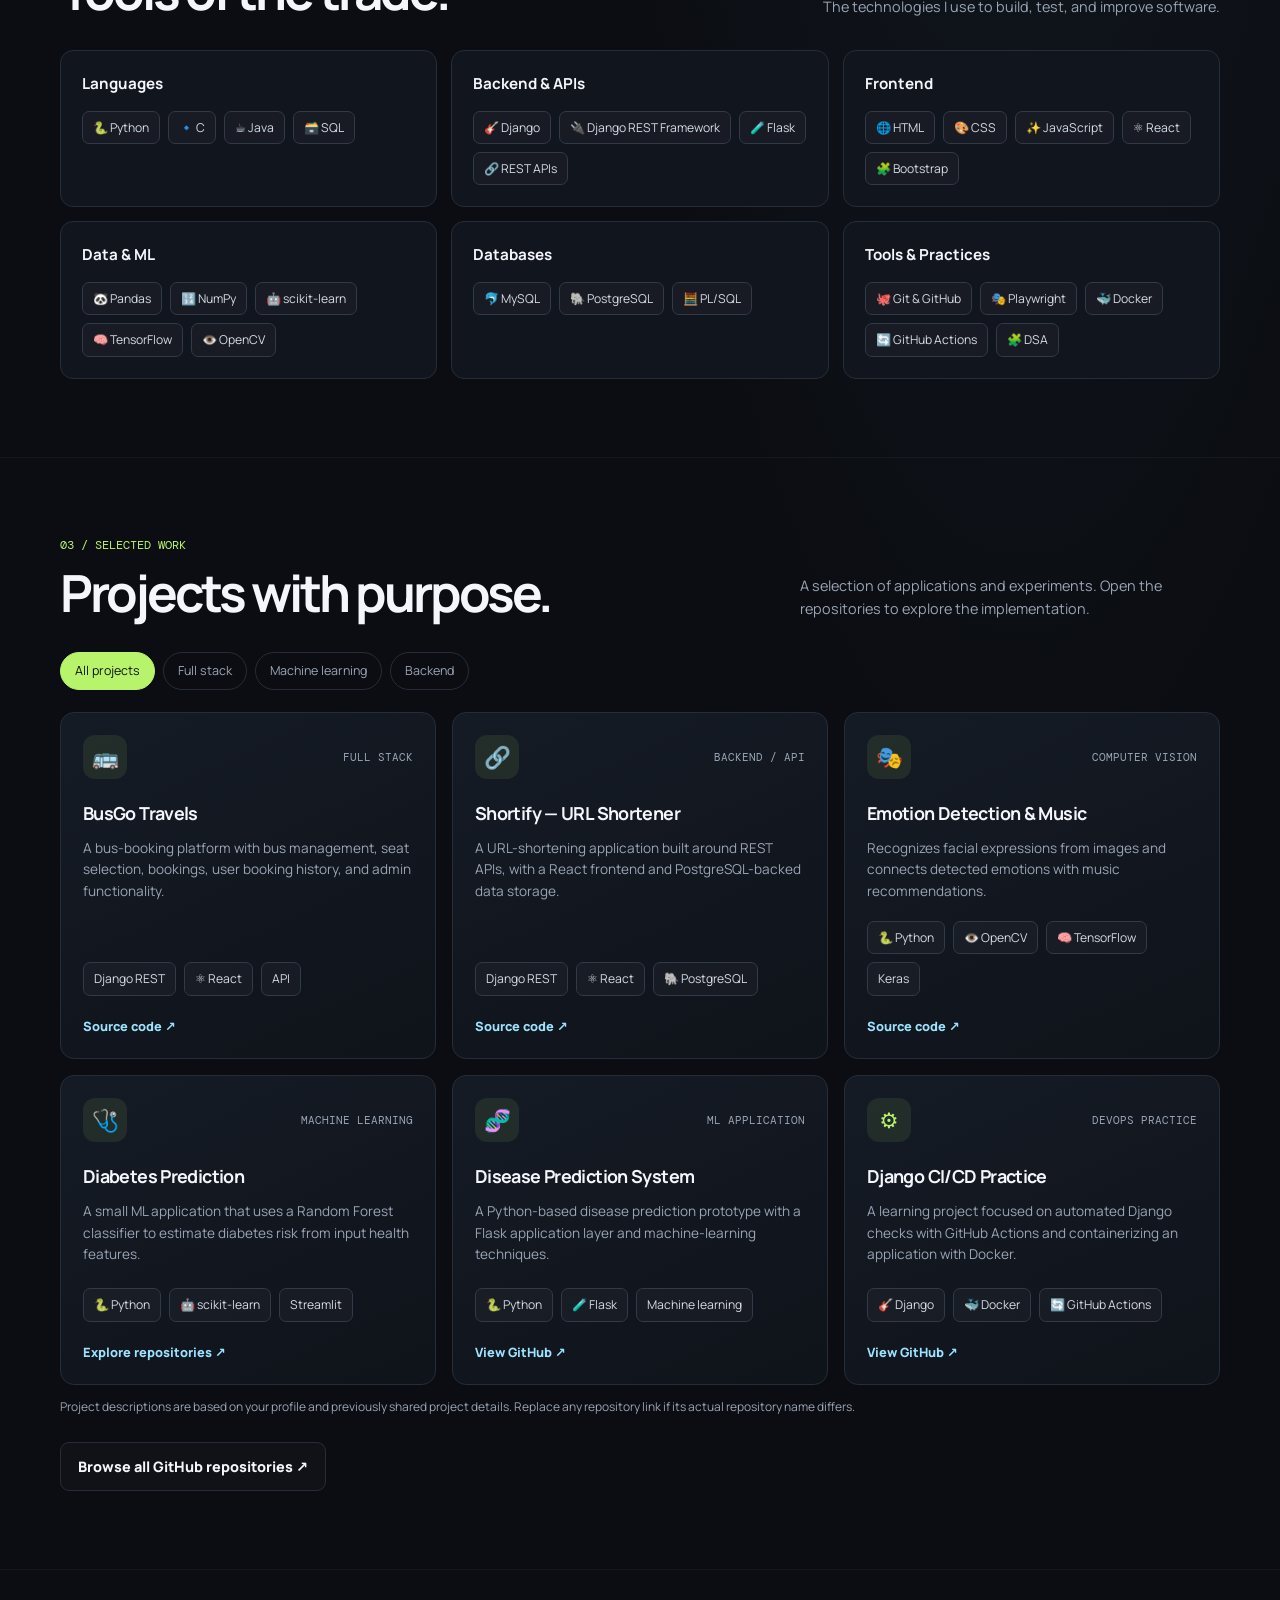
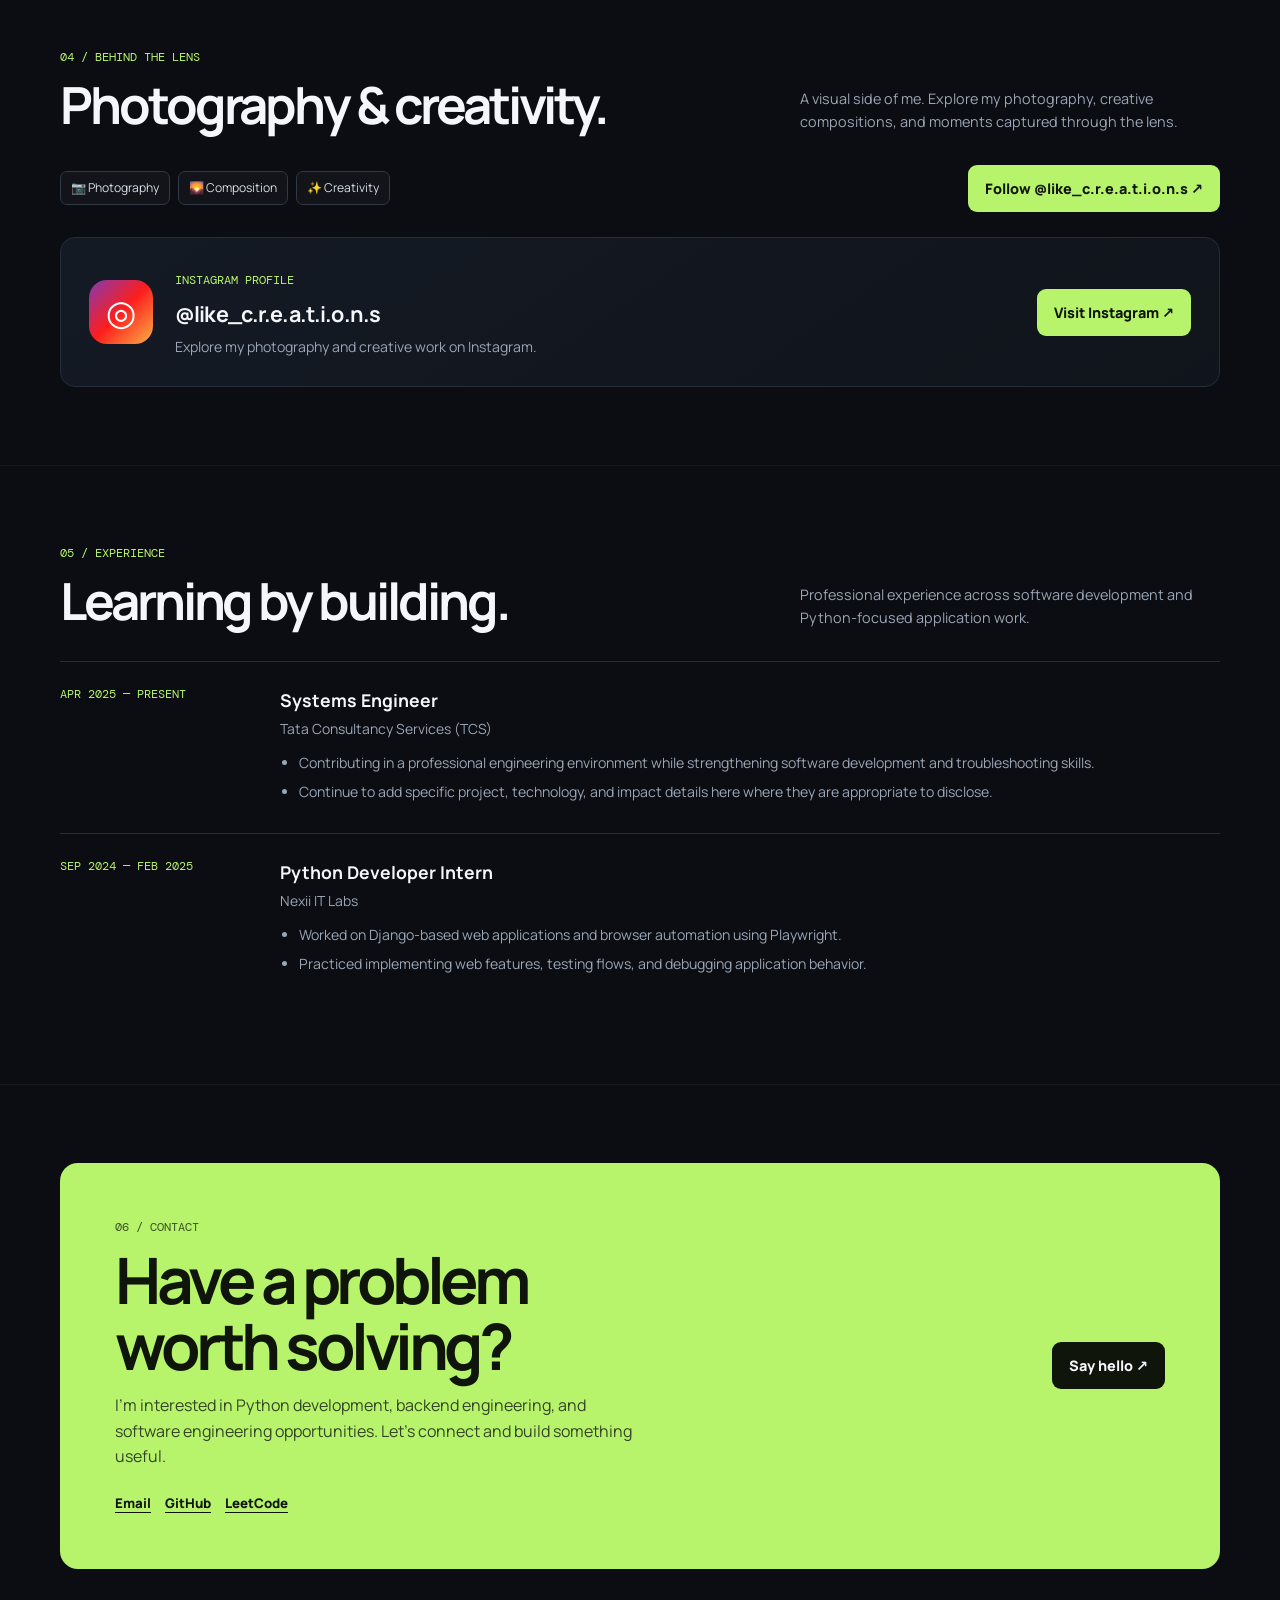
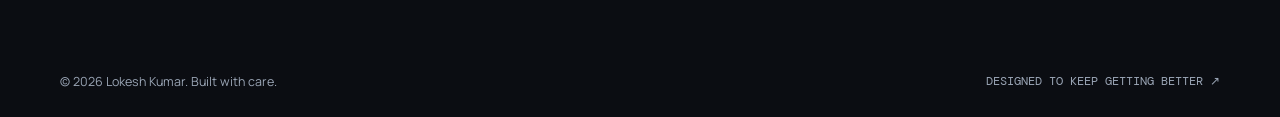
==== commit 3c0297f3: "Added Photography details index.html" ====
--- a/index.html
+++ b/index.html
@@ -12,6 +12,40 @@
 <style>
 :root{--bg:#0b0d12;--panel:#11151d;--panel2:#151b25;--text:#f4f6fb;--muted:#9aa5b5;--line:#252d3a;--accent:#b7f36b;--accent2:#9ce3ff;--max:1160px}
 *{box-sizing:border-box}html{scroll-behavior:smooth;scroll-padding-top:90px}body{margin:0;background:radial-gradient(ellipse at 80% 0%,#17202a 0,transparent 35%),var(--bg);color:var(--text);font-family:Manrope,system-ui,sans-serif;line-height:1.6}a{color:inherit;text-decoration:none}button{font:inherit}.wrap{width:min(var(--max),calc(100% - 40px));margin:auto}.mono{font-family:"DM Mono",monospace}.topbar{position:sticky;top:0;z-index:20;background:#0b0d12dd;backdrop-filter:blur(16px);border-bottom:1px solid #ffffff0d}.nav{height:76px;display:flex;align-items:center;justify-content:space-between}.brand{font-weight:800;letter-spacing:-.06em;font-size:1.25rem}.brand span{color:var(--accent)}.navlinks{display:flex;align-items:center;gap:26px;color:var(--muted);font-size:.88rem}.navlinks a:hover{color:var(--accent)}.nav-cta,.btn{display:inline-flex;align-items:center;justify-content:center;gap:9px;border-radius:9px;padding:12px 17px;font-weight:800;font-size:.9rem;transition:.2s}.nav-cta,.btn.primary{background:var(--accent);color:#10150b}.btn.secondary{border:1px solid var(--line);background:#ffffff05;color:var(--text)}.btn:hover,.nav-cta:hover{transform:translateY(-2px);filter:brightness(1.06)}.menu{display:none;background:none;color:var(--text);border:1px solid var(--line);border-radius:8px;padding:8px 11px}.hero{padding:94px 0 76px;display:grid;grid-template-columns:1.3fr .7fr;gap:60px;align-items:center}.eyebrow{color:var(--accent);font-size:.78rem;letter-spacing:.13em;text-transform:uppercase;font-weight:800;display:flex;align-items:center;gap:10px}.dot{height:8px;width:8px;border-radius:50%;background:var(--accent);box-shadow:0 0 16px var(--accent)}h1{font-size:clamp(3.2rem,7vw,6.3rem);line-height:.98;letter-spacing:-.075em;margin:22px 0 24px;font-weight:800}h1 .outline{color:transparent;-webkit-text-stroke:1px #f4f6fb99}.hero p{color:var(--muted);font-size:1.08rem;max-width:650px}.hero-actions{display:flex;gap:12px;flex-wrap:wrap;margin:30px 0}.meta{display:flex;gap:24px;flex-wrap:wrap;color:var(--muted);font-size:.82rem}.meta span{display:flex;align-items:center;gap:8px}.meta i{width:7px;height:7px;background:var(--accent2);border-radius:50%;display:inline-block}.terminal{background:linear-gradient(145deg,#161e29,#0f131a);border:1px solid #34404f;border-radius:16px;box-shadow:0 24px 80px #0007;overflow:hidden;transform:rotate(1deg)}.term-head{display:flex;align-items:center;gap:7px;padding:15px 17px;border-bottom:1px solid var(--line);color:var(--muted);font-size:.75rem}.term-dot{width:8px;height:8px;border-radius:50%;background:#657182}.term-body{padding:24px 22px 27px;font-family:"DM Mono",monospace;font-size:.82rem}.term-line{margin:0 0 13px;color:#c4cfde}.term-line .green{color:var(--accent)}.term-line .blue{color:var(--accent2)}.term-line .dim{color:#687588}.code-card{margin-top:23px;border:1px solid var(--line);background:#0a0e14;border-radius:10px;padding:15px}.code-card div{color:var(--muted);font-size:.7rem;margin-bottom:7px}.code-card strong{font-weight:400;color:var(--accent)}section{padding:78px 0;border-top:1px solid #ffffff0b}.section-head{display:flex;align-items:end;justify-content:space-between;gap:20px;margin-bottom:32px}.kicker{color:var(--accent);font-family:"DM Mono",monospace;font-size:.78rem}.section-head h2{font-size:clamp(2rem,4vw,3.25rem);letter-spacing:-.06em;line-height:1.1;margin:8px 0 0}.section-head p{color:var(--muted);max-width:420px;margin:0;font-size:.9rem}.about-grid{display:grid;grid-template-columns:1.1fr .9fr;gap:22px}.panel{background:linear-gradient(145deg,#141a24,#10141b);border:1px solid var(--line);border-radius:15px;padding:27px}.panel h3{margin:0 0 12px;letter-spacing:-.03em}.panel p{color:var(--muted);margin:0}.facts{display:grid;grid-template-columns:1fr 1fr;gap:12px;margin-top:20px}.fact{background:#ffffff04;border:1px solid var(--line);border-radius:10px;padding:14px}.fact strong{display:block;font-size:1.05rem}.fact span{font-size:.75rem;color:var(--muted)}.skill-groups{display:grid;grid-template-columns:repeat(3,1fr);gap:14px}.skill-group{background:var(--panel);border:1px solid var(--line);padding:21px;border-radius:13px}.skill-group h3{font-size:.95rem;margin:0 0 14px}.chips{display:flex;gap:8px;flex-wrap:wrap}.chip{font-size:.76rem;color:#d5dce6;background:#ffffff07;border:1px solid #303a49;padding:6px 10px;border-radius:7px}.project-tools{display:flex;gap:8px;flex-wrap:wrap;margin-bottom:22px}.filter{border:1px solid var(--line);background:transparent;color:var(--muted);border-radius:99px;padding:8px 14px;font-size:.78rem;cursor:pointer}.filter.active,.filter:hover{background:var(--accent);border-color:var(--accent);color:#10150b}.projects{display:grid;grid-template-columns:repeat(3,1fr);gap:16px}.project{display:flex;flex-direction:column;min-height:310px;background:linear-gradient(155deg,#151b25,#0f131a);border:1px solid var(--line);border-radius:14px;padding:22px;transition:.25s}.project:hover{transform:translateY(-5px);border-color:#718b56}.project-top{display:flex;align-items:center;justify-content:space-between;margin-bottom:20px}.project-icon{width:44px;height:44px;border-radius:12px;display:grid;place-items:center;background:#b7f36b16;color:var(--accent);font-size:1.35rem}.project-type{font: .68rem "DM Mono",monospace;color:var(--muted)}.project h3{margin:0 0 10px;font-size:1.12rem;letter-spacing:-.035em}.project p{color:var(--muted);font-size:.85rem;margin:0 0 18px}.project .chips{margin-top:auto;margin-bottom:20px}.project-links{display:flex;gap:16px;font-size:.8rem;font-weight:800}.project-links a{color:var(--accent2)}.project-links a:hover{color:var(--accent)}.experience{display:grid;grid-template-columns:190px 1fr;gap:30px;padding:24px 0;border-top:1px solid var(--line)}.experience:first-of-type{border-top:0}.date{font: .75rem "DM Mono",monospace;color:var(--accent)}.experience h3{margin:0;font-size:1.1rem}.experience .company{color:var(--muted);font-size:.87rem;margin:4px 0 12px}.experience ul{margin:0;padding-left:19px;color:var(--muted);font-size:.88rem}.experience li{margin:6px 0}.contact-card{background:var(--accent);color:#10150b;border-radius:18px;padding:clamp(28px,5vw,55px);display:grid;grid-template-columns:1fr auto;gap:30px;align-items:center}.contact-card .kicker{color:#3b5425}.contact-card h2{font-size:clamp(2.2rem,5vw,4rem);letter-spacing:-.07em;line-height:1.03;margin:10px 0 14px}.contact-card p{max-width:520px;color:#344526;margin:0}.contact-card .btn{background:#10150b;color:#f4f6fb}.contact-links{display:flex;gap:14px;flex-wrap:wrap;margin-top:23px;font-size:.83rem;font-weight:800}.contact-links a{text-decoration:underline;text-underline-offset:4px}.footer{padding:25px 0;color:var(--muted);font-size:.78rem}.footer-inner{display:flex;justify-content:space-between;gap:18px;flex-wrap:wrap}.hidden{display:none!important}.status{font-size:.75rem;color:var(--muted);margin-top:12px}.reveal{animation:rise .6s ease both}@keyframes rise{from{opacity:0;transform:translateY(16px)}to{opacity:1;transform:translateY(0)}}@media(max-width:900px){.hero{grid-template-columns:1fr;gap:35px;padding-top:65px}.terminal{max-width:600px}.about-grid{grid-template-columns:1fr}.skill-groups{grid-template-columns:repeat(2,1fr)}.projects{grid-template-columns:repeat(2,1fr)}.section-head{align-items:start;flex-direction:column}.contact-card{grid-template-columns:1fr}.experience{grid-template-columns:145px 1fr}}@media(max-width:600px){.wrap{width:min(100% - 28px,var(--max))}.nav{height:66px}.menu{display:block}.navlinks{display:none;position:absolute;top:65px;left:0;right:0;background:#0b0d12;border-bottom:1px solid var(--line);padding:18px 22px;flex-direction:column;align-items:flex-start;gap:18px}.navlinks.open{display:flex}.nav-cta{display:none}.hero{padding:55px 0}.hero p{font-size:1rem}section{padding:58px 0}.skill-groups,.projects{grid-template-columns:1fr}.experience{grid-template-columns:1fr;gap:8px}.facts{grid-template-columns:1fr 1fr}.term-body{font-size:.72rem;padding:19px 14px}.project{min-height:280px}}
+
+.photo-intro{display:flex;align-items:center;justify-content:space-between;gap:20px;flex-wrap:wrap;margin-bottom:25px}
+.photo-grid{display:grid;grid-template-columns:repeat(3,1fr);gap:14px}
+.photo-tile{position:relative;aspect-ratio:4/5;overflow:hidden;border-radius:13px;border:1px solid var(--line);background:linear-gradient(145deg,#1b2630,#10141b);display:flex;align-items:center;justify-content:center;text-align:center;padding:20px}
+.photo-tile:nth-child(2),.photo-tile:nth-child(5){aspect-ratio:4/5}
+.photo-tile .photo-symbol{font-size:2rem;margin-bottom:10px}
+.photo-tile .photo-label{font-weight:800}
+.photo-tile .photo-hint{font-size:.75rem;color:var(--muted);margin-top:7px}
+.photo-tile img{position:absolute;inset:0;width:100%;height:100%;object-fit:cover;transition:transform .35s}
+.photo-tile:hover img{transform:scale(1.05)}
+.photo-tile .photo-overlay{position:absolute;inset:auto 0 0;padding:36px 16px 16px;background:linear-gradient(transparent,#05070be8);text-align:left;opacity:0;transition:.25s;color:#fff}
+.photo-tile:hover .photo-overlay{opacity:1}
+.photo-tile .photo-overlay strong{display:block}
+.photo-tile .photo-overlay span{font-size:.75rem;color:#d1d5db}
+@media(max-width:900px){.photo-grid{grid-template-columns:repeat(2,1fr)}}
+@media(max-width:600px){.photo-grid{grid-template-columns:1fr 1fr;gap:9px}.photo-tile{padding:10px}.photo-tile .photo-hint{font-size:.68rem}}
+
+
+.instagram-grid{align-items:start}
+.instagram-card{min-width:0;background:#fff;border:1px solid var(--line);border-radius:13px;overflow:hidden;display:flex;flex-direction:column}
+.instagram-card iframe{display:block;width:100%;height:560px;border:0;background:#fff}
+.instagram-link{display:block;padding:12px 15px;background:#11151d;color:var(--accent2);font-size:.78rem;font-weight:800}
+.instagram-link:hover{color:var(--accent)}
+.more-instagram{min-height:220px;aspect-ratio:auto}
+@media(max-width:900px){.instagram-card iframe{height:540px}}
+@media(max-width:600px){.instagram-grid{grid-template-columns:1fr}.instagram-card iframe{height:560px}}
+
+
+.instagram-profile-panel{display:flex;align-items:center;gap:22px;flex-wrap:wrap;padding:28px}
+.instagram-profile-icon{height:64px;width:64px;flex:0 0 64px;display:grid;place-items:center;border-radius:18px;font-size:2.2rem;color:#fff;background:linear-gradient(135deg,#833ab4,#fd1d1d,#fcb045)}
+.instagram-profile-copy{flex:1;min-width:200px}
+.instagram-profile-copy h3{font-size:1.35rem;margin:6px 0 4px;letter-spacing:-.04em}
+.instagram-profile-copy p{margin:0;color:var(--muted);font-size:.88rem}
+
 </style>
 </head>
 <body>
@@ -20,7 +54,7 @@
     <a class="brand" href="#home">LK<span>.</span></a>
     <button class="menu" id="menu" aria-label="Open navigation">☰</button>
     <nav class="navlinks" id="navlinks">
-      <a href="#about">About</a><a href="#skills">Skills</a><a href="#projects">Projects</a><a href="#experience">Experience</a><a href="#contact">Contact</a>
+      <a href="#about">About</a><a href="#skills">Skills</a><a href="#projects">Projects</a><a href="#photography">Photography</a><a href="#experience">Experience</a><a href="#contact">Contact</a>
     </nav>
     <a class="nav-cta" href="https://github.com/lokeshkumara2106" target="_blank" rel="noreferrer">GitHub ↗</a>
   </div>
@@ -84,16 +118,40 @@
     <div style="margin-top:26px"><a class="btn secondary" href="https://github.com/lokeshkumara2106?tab=repositories" target="_blank" rel="noreferrer">Browse all GitHub repositories ↗</a></div>
   </div>
 </section>
+
+<section id="photography">
+  <div class="wrap">
+    <div class="section-head">
+      <div><div class="kicker">04 / BEHIND THE LENS</div><h2>Photography &amp; creativity.</h2></div>
+      <p>A visual side of me. Explore my photography, creative compositions, and moments captured through the lens.</p>
+    </div>
+    <div class="photo-intro">
+      <div class="chips"><span class="chip">📷 Photography</span><span class="chip">🌄 Composition</span><span class="chip">✨ Creativity</span></div>
+      <a class="btn primary" href="https://www.instagram.com/like_c.r.e.a.t.i.o.n.s/" target="_blank" rel="noreferrer">Follow @like_c.r.e.a.t.i.o.n.s ↗</a>
+    </div>
+    <div class="panel instagram-profile-panel">
+      <div class="instagram-profile-icon">◎</div>
+      <div class="instagram-profile-copy">
+        <span class="kicker">INSTAGRAM PROFILE</span>
+        <h3>@like_c.r.e.a.t.i.o.n.s</h3>
+        <p>Explore my photography and creative work on Instagram.</p>
+      </div>
+      <a class="btn primary" href="https://www.instagram.com/like_c.r.e.a.t.i.o.n.s/" target="_blank" rel="noreferrer">Visit Instagram ↗</a>
+    </div>
+
+  </div>
+</section>
+
 <section id="experience">
   <div class="wrap">
-    <div class="section-head"><div><div class="kicker">04 / EXPERIENCE</div><h2>Learning by building.</h2></div><p>Professional experience across software development and Python-focused application work.</p></div>
+    <div class="section-head"><div><div class="kicker">05 / EXPERIENCE</div><h2>Learning by building.</h2></div><p>Professional experience across software development and Python-focused application work.</p></div>
     <div class="experience"><div class="date">APR 2025 — PRESENT</div><div><h3>Systems Engineer</h3><div class="company">Tata Consultancy Services (TCS)</div><ul><li>Contributing in a professional engineering environment while strengthening software development and troubleshooting skills.</li><li>Continue to add specific project, technology, and impact details here where they are appropriate to disclose.</li></ul></div></div>
-    <div class="experience"><div class="date">SEP 2024 — MAR 2025</div><div><h3>Python Developer Intern</h3><div class="company">Nexii IT Labs</div><ul><li>Worked on Django-based web applications and browser automation using Playwright.</li><li>Practiced implementing web features, testing flows, and debugging application behavior.</li></ul></div></div>
+    <div class="experience"><div class="date">SEP 2024 — FEB 2025</div><div><h3>Python Developer Intern</h3><div class="company">Nexii IT Labs</div><ul><li>Worked on Django-based web applications and browser automation using Playwright.</li><li>Practiced implementing web features, testing flows, and debugging application behavior.</li></ul></div></div>
   </div>
 </section>
 <section id="contact">
   <div class="wrap">
-    <div class="contact-card"><div><div class="kicker">05 / CONTACT</div><h2>Have a problem<br>worth solving?</h2><p>I’m interested in Python development, backend engineering, and software engineering opportunities. Let’s connect and build something useful.</p><div class="contact-links"><a href="mailto:lokeshkumarappalasetti@gmail.com">Email</a><a href="https://github.com/lokeshkumara2106" target="_blank" rel="noreferrer">GitHub</a><a href="https://leetcode.com/u/lokeshkumar_2106/" target="_blank" rel="noreferrer">LeetCode</a></div></div><div><a class="btn" href="mailto:lokeshkumarappalasetti@gmail.com">Say hello ↗</a></div></div>
+    <div class="contact-card"><div><div class="kicker">06 / CONTACT</div><h2>Have a problem<br>worth solving?</h2><p>I’m interested in Python development, backend engineering, and software engineering opportunities. Let’s connect and build something useful.</p><div class="contact-links"><a href="mailto:lokeshkumarappalasetti@gmail.com">Email</a><a href="https://github.com/lokeshkumara2106" target="_blank" rel="noreferrer">GitHub</a><a href="https://leetcode.com/u/lokeshkumar_2106/" target="_blank" rel="noreferrer">LeetCode</a></div></div><div><a class="btn" href="mailto:lokeshkumarappalasetti@gmail.com">Say hello ↗</a></div></div>
   </div>
 </section>
 </main>
